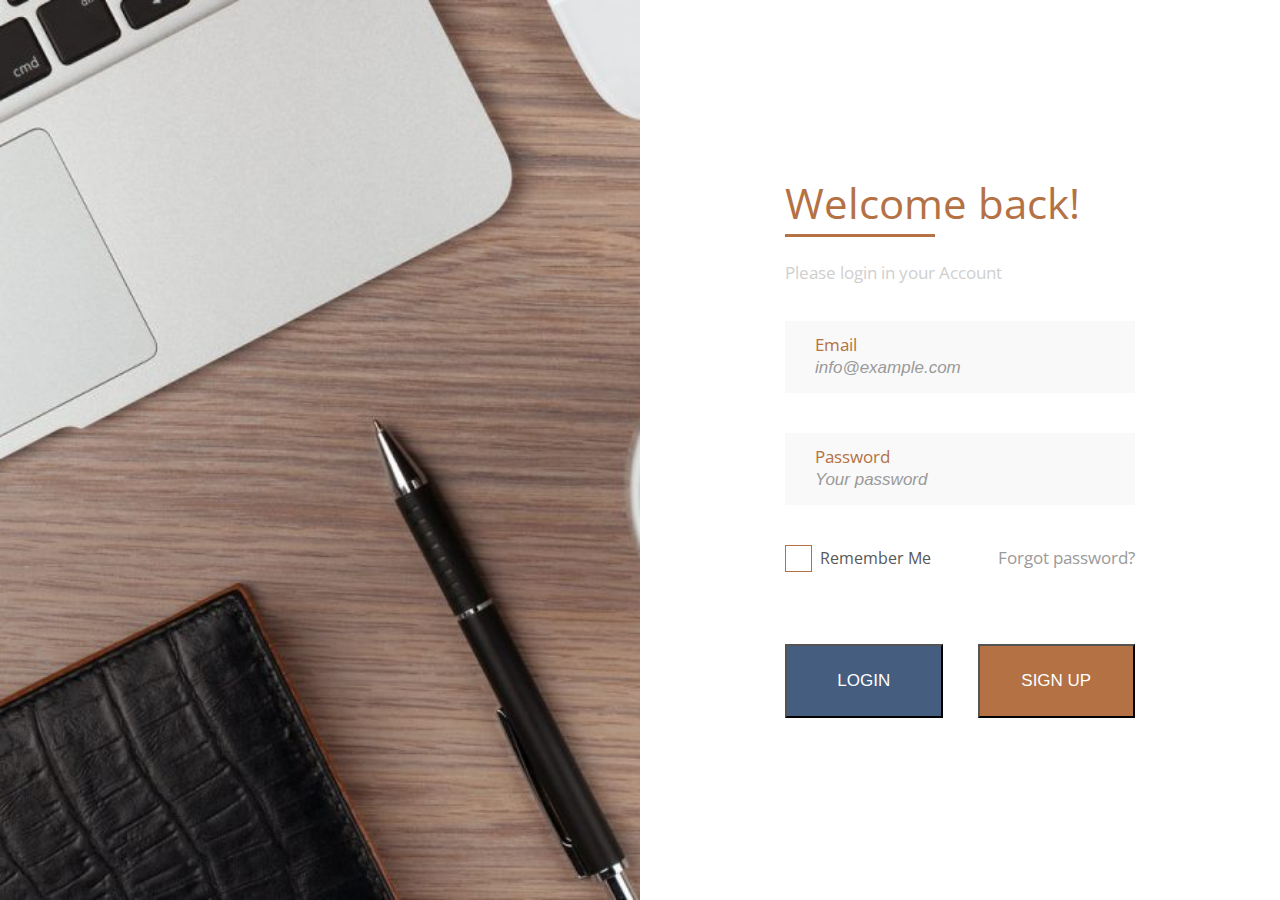
==== pages/login.html @ 5e0b96c6 "First commit." ====
<!DOCTYPE html>
<head>
  <title>Login Page</title>
  <link href="https://fonts.googleapis.com/css?family=Open+Sans&display=swap" rel="stylesheet" />

  <link href="../styles/reset.css" rel="stylesheet" />
  <link href="../styles/styles.css" rel="stylesheet" />
</head>
<body>
  <div id="main-wrapper">
    <div id="left-side" class="page-side"></div>
    <div id="right-side" class="page-side">
      <div class="side-inner">
        <h1>Welcome back!</h1>
        <span class="h1-underline"></span>
        <p class="description">Please login in your Account</p>
        <form id="login-form" class="form" action="/auth/login" method="POST">
          <div class="input-wrapper">
            <label for="email">
              Email
              <input type="email" name="email" id="email" placeholder="info@example.com" />
            </label>
          </div>

          <div class="input-wrapper">
            <label for="password">
              Password
              <input type="password" name="password" id="password" placeholder="Your password" />
            </label>
          </div>

          <div class="bottom-wrapper">
            <label for="remember" class="checkbox-wrapper">
              Remember Me
              <input type="checkbox" name="remember" id="remember" />
              <span class="checkmark"></span>
            </label>

            <div class="link-wrapper">
              <a href="./reset-password.html">Forgot password?</a>
            </div>
          </div>
          <div class="buttons-wrapper">
            <button type="submit" id="login" class="button">Login</button>
            <button type="submit" id="sign-up" class="button">Sign up</button>
          </div>
        </form>
      </div>
    </div>
  </div>
</body>
---- styles/styles.css ----
html {
  display: flex;
  height: 100%;
}

body {
  color: #585858;
  flex: 1;
  font-family: "Open Sans", sans-serif;
  font-size: 17px;
}

a {
  color: #9a9a9a;
  text-decoration: none;
}

a:hover {
  text-decoration: underline;
}

input::placeholder {
  color: #9a9a9a;
  font-style: italic;
}

.button {
  padding: 25px;
  flex: 1;
  text-transform: uppercase;
  color: white;
  background: #455d7f;
}

#main-wrapper {
  display: flex;
  min-height: 100%;
}

#main-wrapper .page-side {
  flex: 1;
}

#left-side {
  background-color: transparent;
  background-image: url("../images/notebook.jpg");
  background-position: center;
  background-repeat: no-repeat;
  background-size: auto 100%;
}

#right-side {
  display: flex;
  align-items: center;
  justify-content: center;
}

h1 {
  color: #b47144;
  font-size: 42px;
  margin-bottom: 10px;
}

.h1-underline {
  background-color: #b47144;
  display: inline-block;
  width: 150px;
  height: 3px;
  margin-bottom: 25px;
}

.description {
  font-size: 17px;
  color: #cfcfcf;
  margin-bottom: 40px;
}

.side-inner {
  padding: 50px 30px;
  width: 350px;
}

.input-wrapper {
  background-color: #f9f9f9;
  font-size: 17px;
  padding: 15px 30px;
  margin: 40px 0;
}

.input-wrapper:hover {
  border-left: 5px solid #b47144;
  padding-left: 25px;
}

.input-wrapper label {
  color: #b47144;
  display: block;
}

.input-wrapper input {
  background-color: transparent;
  border: none;
  color: #6f6f6f;
  margin-top: 5px;
  outline: none;
  padding: 0;
  width: 100%;
}

.bottom-wrapper,
.buttons-wrapper {
  display: flex;
  align-items: baseline;
  margin-top: 40px;
}

.bottom-wrapper .link-wrapper {
  align-items: flex-end;
}

.buttons-wrapper {
  margin-top: 60px;
}

/* The checkbox container */
.checkbox-wrapper {
  display: inline-block;
  position: relative;
  padding-left: 35px;
  margin-bottom: 12px;
  cursor: pointer;
  font-size: 22px;
  -webkit-user-select: none;
  -moz-user-select: none;
  -ms-user-select: none;
  user-select: none;

  font-size: 16px;
  line-height: 27px;
  flex: 1;
  color: #585858;
}

/* Hide the browser's default checkbox */
.checkbox-wrapper input {
  position: absolute;
  opacity: 0;
  cursor: pointer;
  height: 0;
  width: 0;
}

/* Create a custom checkbox */
.checkbox-wrapper .checkmark {
  background-color: white;
  border: 1px solid #b47144;
  position: absolute;
  top: 0;
  left: 0;
  height: 25px;
  width: 25px;
}

/* On mouse-over, add a grey background color */
.checkbox-wrapper:hover input ~ .checkmark {
  background-color: #eee;
}

/* When the checkbox is checked, add a blue background */
.checkbox-wrapper input:checked ~ .checkmark {
  background-color: #b47144;
}

/* Create the checkmark/indicator (hidden when not checked) */
.checkbox-wrapper .checkmark:after {
  content: "";
  position: absolute;
  display: none;
}

/* Show the checkmark when checked */
.checkbox-wrapper input:checked ~ .checkmark:after {
  display: block;
}

/* Style the checkmark/indicator */
.checkbox-wrapper .checkmark:after {
  left: 9px;
  top: 5px;
  width: 5px;
  height: 10px;
  border: solid white;
  border-width: 0 3px 3px 0;
  -webkit-transform: rotate(45deg);
  -ms-transform: rotate(45deg);
  transform: rotate(45deg);
}

#login {
  margin-right: 35px;
}

#sign-up {
  background-color: #b47144;
}
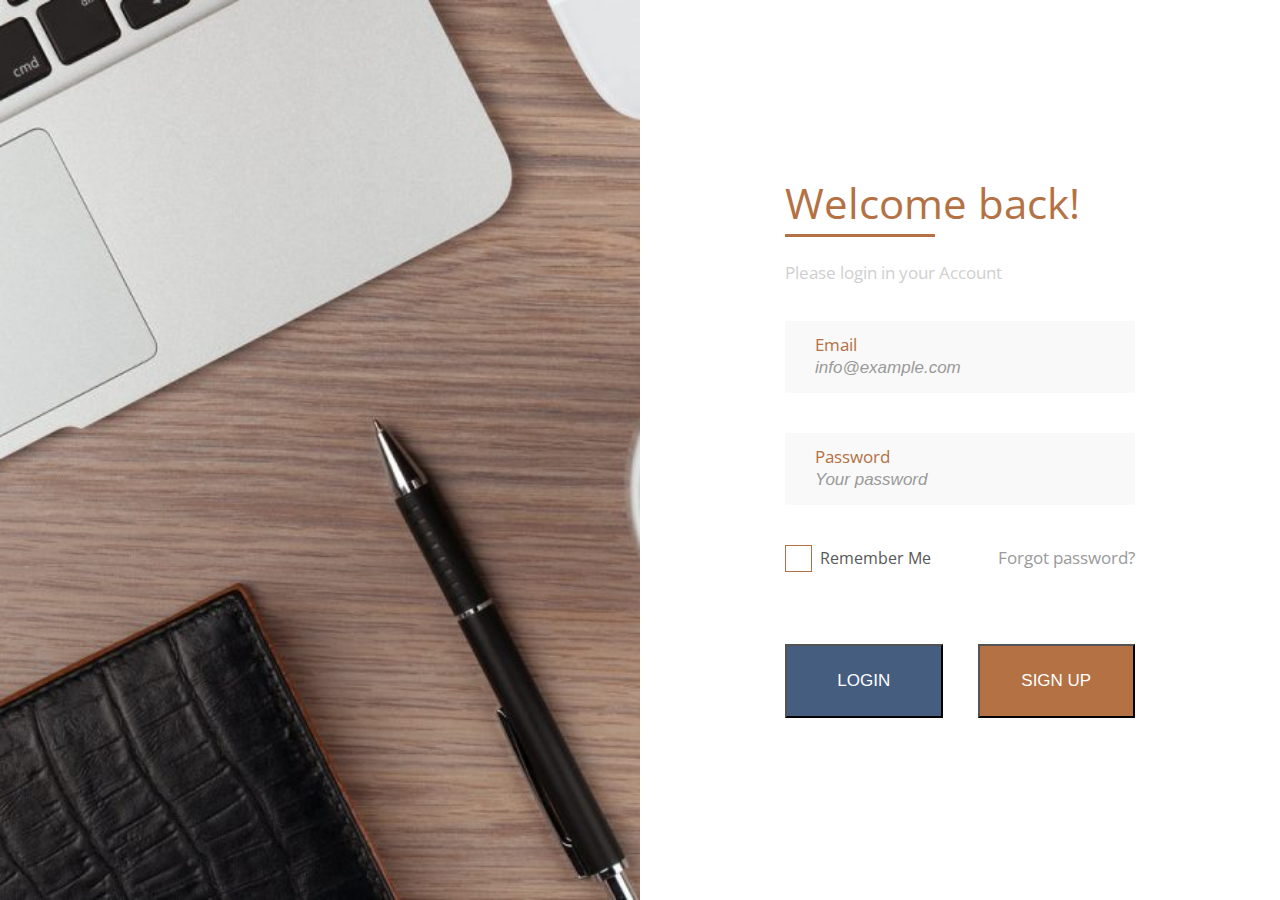
==== commit 870fa682: "Added changes done in class." ====
--- a/pages/login.html
+++ b/pages/login.html
@@ -7,6 +7,7 @@
   <link href="../styles/styles.css" rel="stylesheet" />
 </head>
 <body>
+  <!-- Main Wrapper -->
   <div id="main-wrapper">
     <div id="left-side" class="page-side"></div>
     <div id="right-side" class="page-side">
--- a/styles/styles.css
+++ b/styles/styles.css
@@ -41,7 +41,7 @@
   flex: 1;
 }
 
-#left-side {
+#main-wrapper #left-side {
   background-color: transparent;
   background-image: url("../images/notebook.jpg");
   background-position: center;
@@ -49,10 +49,15 @@
   background-size: auto 100%;
 }
 
-#right-side {
+#main-wrapper #right-side {
   display: flex;
   align-items: center;
   justify-content: center;
+}
+
+.side-inner {
+  padding: 50px 30px;
+  width: 350px;
 }
 
 h1 {
@@ -70,19 +75,12 @@
 }
 
 .description {
-  font-size: 17px;
   color: #cfcfcf;
   margin-bottom: 40px;
 }
 
-.side-inner {
-  padding: 50px 30px;
-  width: 350px;
-}
-
 .input-wrapper {
   background-color: #f9f9f9;
-  font-size: 17px;
   padding: 15px 30px;
   margin: 40px 0;
 }
